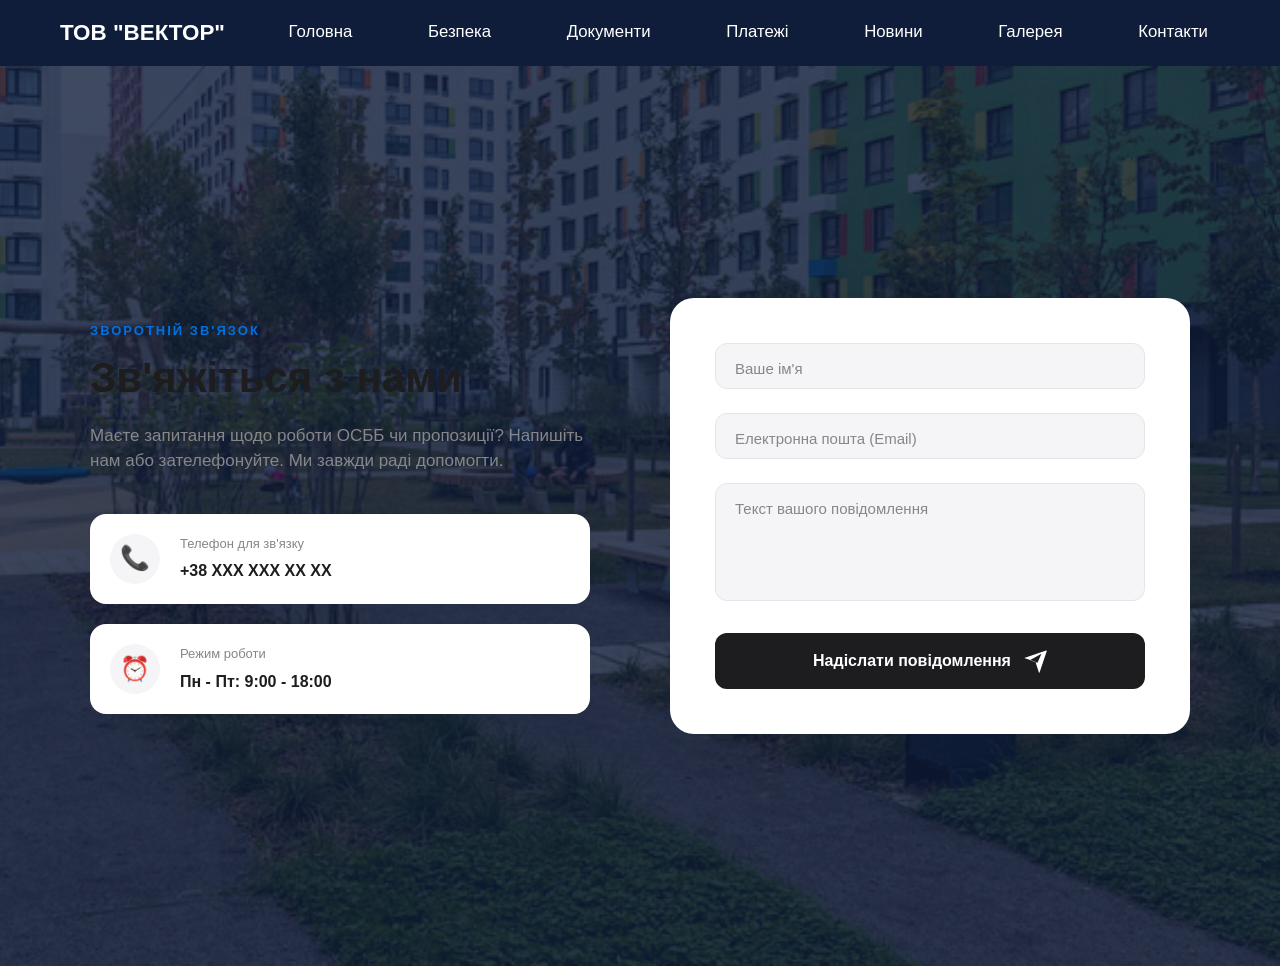
==== contacts.html @ 1e83ce30 "Use root-relative page background paths" ====
<!DOCTYPE html>
<html lang="uk">
<head>
    <meta charset="UTF-8">
    <meta name="viewport" content="width=device-width, initial-scale=1">
    <title>ТОВ "ВЕКТОР"</title>
    <link rel="stylesheet" href="css/style.css">
</head>
<body>
    <nav>
        <div class="nav">
                <strong>ТОВ "ВЕКТОР"</strong>
                <a href="index.html">Головна</a></li>
                <a href="security.html">Безпека</a></li>
                <a href="documents.html">Документи</a></li>
                <a href="payments.html">Платежі</a></li>
                <a href="news.html">Новини</a></li>
                <a href="gallery.html">Галерея</a></li>
                <a href="contacts.html">Контакти</a></li>
         </div>
    </nav>
   <section class="contacts-section" style="--page-image: url('/bg.jpg');">
    <div class="contacts-wrapper">
        
        <!-- ЛЕВАЯ СТОРОНА: Информация и контакты -->
        <div class="contacts-info-side">
            <span class="sub-title">Зворотній зв'язок</span>
            <h1>Зв'яжіться з нами</h1>
            <p class="section-desc">Маєте запитання щодо роботи ОСББ чи пропозиції? Напишіть нам або зателефонуйте. Ми завжди раді допомогти.</p>
            
            <div class="info-cards-grid">
                <div class="info-card">
                    <div class="card-icon">📞</div>
                    <div class="card-text">
                        <span>Телефон для зв'язку</span>
                        <a href="tel:+380000000000">+38 XXX XXX XX XX</a>
                    </div>
                </div>

                <div class="info-card">
                    <div class="card-icon">⏰</div>
                    <div class="card-text">
                        <span>Режим роботи</span>
                        <strong>Пн - Пт: 9:00 - 18:00</strong>
                    </div>
                </div>
            </div>
        </div>

        <!-- ПРАВАЯ СТОРОНА: Современная симметричная форма -->
        <div class="contacts-form-side">
            <form class="premium-form">
                <div class="input-wrapper">
                    <input type="text" id="p-name" required placeholder=" ">
                    <label for="p-name">Ваше ім'я</label>
                </div>

                <div class="input-wrapper">
                    <input type="email" id="p-email" required placeholder=" ">
                    <label for="p-email">Електронна пошта (Email)</label>
                </div>

                <div class="input-wrapper">
                    <textarea id="p-msg" required placeholder=" " rows="5"></textarea>
                    <label for="p-msg">Текст вашого повідомлення</label>
                </div>

                <button type="submit" class="premium-btn">
                    <span>Надіслати повідомлення</span>
                    <svg viewBox="0 0 24 24" width="24" height="24"><path fill="currentColor" d="M1.946 9.315c-.522-.174-.527-.455.01-.634l21.187-7.062c.528-.177.744.043.568.57L16.56 23.414c-.177.534-.46.528-.635-.007l-3.513-10.54-10.466-3.552zm16.527-4.498L6.75 11.207l7.733 2.624 3.99-9.014z"/></svg>
                </button>
            </form>
        </div>
    </div>
</section>
---- css/style.css ----
:root {
    --primary: #0f1d3a;
    --accent: #d4af37;
}

*,
*::before,
*::after {
    box-sizing: border-box;
}

body {
    margin: 0;
    font-family: Segoe UI, Arial, sans-serif;
    background-color: #f8f9fa;
    color: #333;
    line-height: 1.6;
}

nav {
    background-color: var(--primary);
    position: sticky;
    top: 0;
    z-index: 100;
}

.nav {
    display: flex;
    justify-content: space-between;
    align-items: center;
    max-width: 1200px;
    margin: 0 auto;
    padding: 15px 20px;
    color: white;
    flex-wrap: wrap;
}

.nav strong {
    font-size: 1.4em;
}

.nav a {
    color: white;
    text-decoration: none;
    margin: 0 12px;
    font-size: 1.05em;
}

.hero {
    background-color: #0f1d3a;
    background-image: linear-gradient(rgba(15,29,58,0.8), rgba(15,29,58,0.8)),
                      var(--page-image, url('/bg.jpg'));
    background-repeat: no-repeat;
    background-position: center center;
    background-size: cover;
    background-attachment: scroll;
    color: #fff;
    padding: 120px 20px 80px;
    text-align: center;
    min-height: 55vh;
    display: flex;
    flex-direction: column;
    justify-content: center;
    align-items: center;
}

.hero h1 {
    font-size: 3.2em;
    margin: 0 0 20px 0;
    font-weight: bold;
    text-shadow: 0 3px 12px rgba(0,0,0,0.7);
    line-height: 1.1;
}

.hero p {
    font-size: 1.45em;
    margin: 0;
    opacity: 0.95;
    font-weight: 500;
    max-width: 85%;
}

.container {
    max-width: 1200px;
    margin: 0 auto;
    padding: 40px 15px;
}

.grid {
    display: grid;
    grid-template-columns: repeat(auto-fit, minmax(300px, 1fr));
    gap: 25px;
}

.card {
    background-color: white;
    padding: 30px 20px;
    border-radius: 12px;
    box-shadow: 0 5px 15px rgba(0,0,0,0.1);
    text-align: center;
    transition: 0.3s;
}

.card:hover {
    transform: translateY(-8px);
}

footer {
    background-color: var(--primary);
    color: white;
    text-align: center;
    padding: 30px;
}

/* MOBILE ADAPTATION */
@media (max-width: 768px) {
    .nav {
        flex-direction: column;
        text-align: center;
        gap: 15px;
    }

    .nav a {
        margin: 6px 0;
        display: block;
    }

    .hero {
        padding: 90px 15px 60px;
        min-height: 50vh;
    }

    .hero h1 {
        font-size: 2.4em;
        margin-bottom: 16px;
    }

    .hero p {
        font-size: 1.25em;
    }

    .container {
        padding: 25px 10px;
    }

    .grid {
        grid-template-columns: 1fr; /* One column on mobile */
        gap: 15px;
    }

    .card {
        padding: 20px 15px;
    }
}
/* Обнуление для контейнера на всю страницу */
.contacts-section {
    width: 100%;
    min-height: 100vh;
    display: flex;
    align-items: center;
    justify-content: center;
    background-color: #fafafa;
    background-image: linear-gradient(rgba(15,29,58,0.8), rgba(15,29,58,0.8)),
                      var(--page-image, url('/bg.jpg'));
    background-repeat: no-repeat;
    background-position: center center;
    background-size: cover;
    padding: 60px 20px;
    box-sizing: border-box;
    font-family: -apple-system, BlinkMacSystemFont, "Segoe UI", Roboto, sans-serif;
}

/* Главный симметричный wrapper */
.contacts-wrapper {
    display: grid;
    grid-template-columns: 1fr 1fr; /* Ровно 50% на 50% */
    gap: 60px;
    width: 100%;
    max-width: 1100px;
    margin: 0 auto;
    align-items: center;
}

/* Левая сторона текста */
.contacts-info-side {
    padding-right: 20px;
}

.contacts-info-side .sub-title {
    display: inline-block;
    font-size: 13px;
    font-weight: 600;
    text-transform: uppercase;
    letter-spacing: 2px;
    color: #0071e3;
    margin-bottom: 12px;
}

.contacts-info-side h1 {
    font-size: 42px;
    font-weight: 700;
    color: #1d1d1f;
    margin: 0 0 20px 0;
    line-height: 1.15;
}

.contacts-info-side .section-desc {
    font-size: 17px;
    line-height: 1.5;
    color: #86868b;
    margin-bottom: 40px;
}

/* Карточки с контактами */
.info-cards-grid {
    display: flex;
    flex-direction: column;
    gap: 20px;
}

.info-card {
    display: flex;
    align-items: center;
    gap: 20px;
    background: #ffffff;
    padding: 20px;
    border-radius: 16px;
    box-shadow: 0 4px 12px rgba(0,0,0,0.02);
}

.card-icon {
    font-size: 24px;
    width: 50px;
    height: 50px;
    background: #f5f5f7;
    border-radius: 50%;
    display: flex;
    align-items: center;
    justify-content: center;
}

.card-text {
    display: flex;
    flex-direction: column;
    gap: 4px;
}

.card-text span {
    font-size: 13px;
    color: #86868b;
}

.card-text a, .card-text strong {
    font-size: 16px;
    color: #1d1d1f;
    text-decoration: none;
    font-weight: 600;
}

.card-text a:hover {
    color: #0071e3;
}

/* Правая сторона — Форма */
.contacts-form-side {
    background: #ffffff;
    padding: 45px;
    border-radius: 24px;
    box-shadow: 0 20px 40px rgba(0, 0, 0, 0.04);
}

.premium-form {
    display: flex !important;
    flex-direction: column !important;
    gap: 24px !important;
}

/* Новая концепция полей: мягкие объемные "капсулы" */
.input-wrapper {
    position: relative !important;
}

.input-wrapper input,
.input-wrapper textarea {
    width: 100% !important;
    padding: 18px 20px 8px 20px !important; /* Больше отступа под анимацию текста */
    font-size: 16px !important;
    color: #1d1d1f !important;
    border: 1px solid #e5e5e7 !important;
    border-radius: 12px !important;
    background: #f5f5f7 !important;
    outline: none !important;
    box-sizing: border-box !important;
    transition: all 0.2s ease !important;
}

.input-wrapper textarea {
    resize: none !important;
}

/* Текст подсказки внутри капсулы */
.input-wrapper label {
    position: absolute !important;
    left: 20px !important;
    top: 14px !important;
    font-size: 15px !important;
    color: #86868b !important;
    pointer-events: none !important;
    transition: all 0.2s ease !important;
}

/* Анимация: при клике поле белеет, а текст аккуратно сдвигается вверх */
.input-wrapper input:focus,
.input-wrapper textarea:focus {
    background: #ffffff !important;
    border-color: #0071e3 !important;
    box-shadow: 0 0 0 4px rgba(0, 113, 227, 0.1) !important;
}

.input-wrapper input:focus ~ label,
.input-wrapper input:not(:placeholder-shown) ~ label,
.input-wrapper textarea:focus ~ label,
.input-wrapper textarea:not(:placeholder-shown) ~ label {
    top: 6px !important;
    font-size: 11px !important;
    color: #0071e3 !important;
    font-weight: 600 !important;
}

/* Кнопка с иконкой самолетика */
.premium-btn {
    display: flex !important;
    align-items: center !important;
    justify-content: center !important;
    gap: 12px !important;
    width: 100% !important;
    padding: 16px !important;
    background: #1d1d1f !important; /* Угольно-черная стильная кнопка */
    color: #ffffff !important;
    border: none !important;
    border-radius: 12px !important;
    font-size: 16px !important;
    font-weight: 600 !important;
    cursor: pointer !important;
    transition: all 0.2s ease !important;
}

.premium-btn:hover {
    background: #0071e3 !important; /* При наведении становится фирменной синей */
    transform: translateY(-2px) !important;
    box-shadow: 0 8px 20px rgba(0, 113, 227, 0.25) !important;
}

.premium-btn svg {
    transition: transform 0.2s ease;
}

.premium-btn:hover svg {
    transform: translateX(4px) translateY(-2px); /* Самолетик взлетает при наведении */
}

/* Адаптивность для планшетов и телефонов */
@media (max-width: 900px) {
    .contacts-wrapper {
        grid-template-columns: 1fr; /* Превращаем в одну колонку */
        gap: 40px;
    }
    .contacts-info-side {
        padding-right: 0;
        text-align: center;
    }
    .contacts-info-side h1 {
        font-size: 32px;
    }
    .info-cards-grid {
        align-items: center;
    }
    .info-card {
        width: 100%;
        max-width: 400px;
    }
    .contacts-form-side {
        padding: 30px 20px;
    }
}
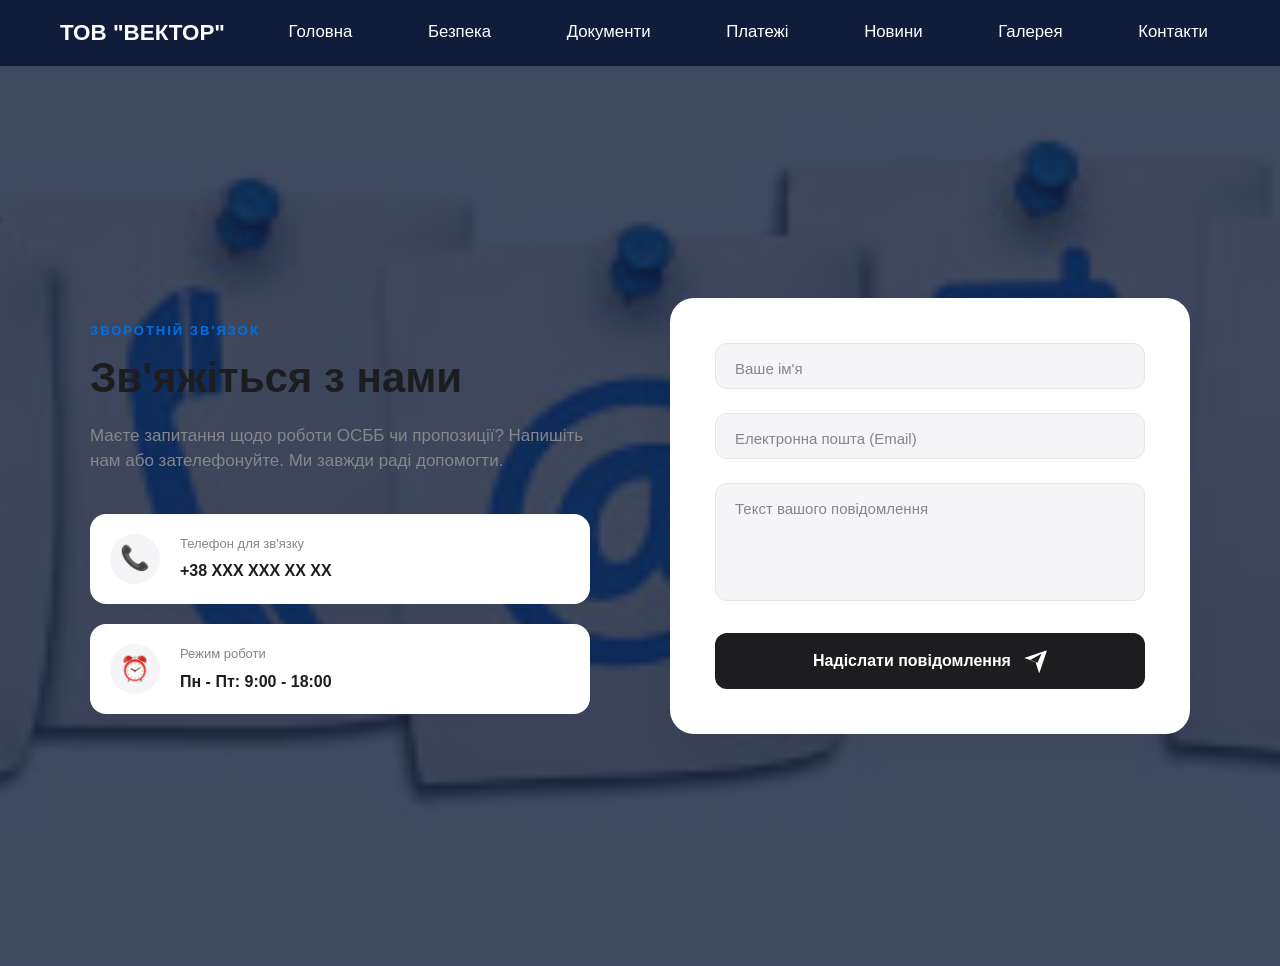
==== commit 579c6ea4: "Use photo folder backgrounds for all pages" ====
--- a/contacts.html
+++ b/contacts.html
@@ -19,7 +19,7 @@
                 <a href="contacts.html">Контакти</a></li>
          </div>
     </nav>
-   <section class="contacts-section" style="--page-image: url('/bg.jpg');">
+   <section class="contacts-section" style="--page-image: url('/foto%20fon/contacty.jpg');">
     <div class="contacts-wrapper">
         
         <!-- ЛЕВАЯ СТОРОНА: Информация и контакты -->
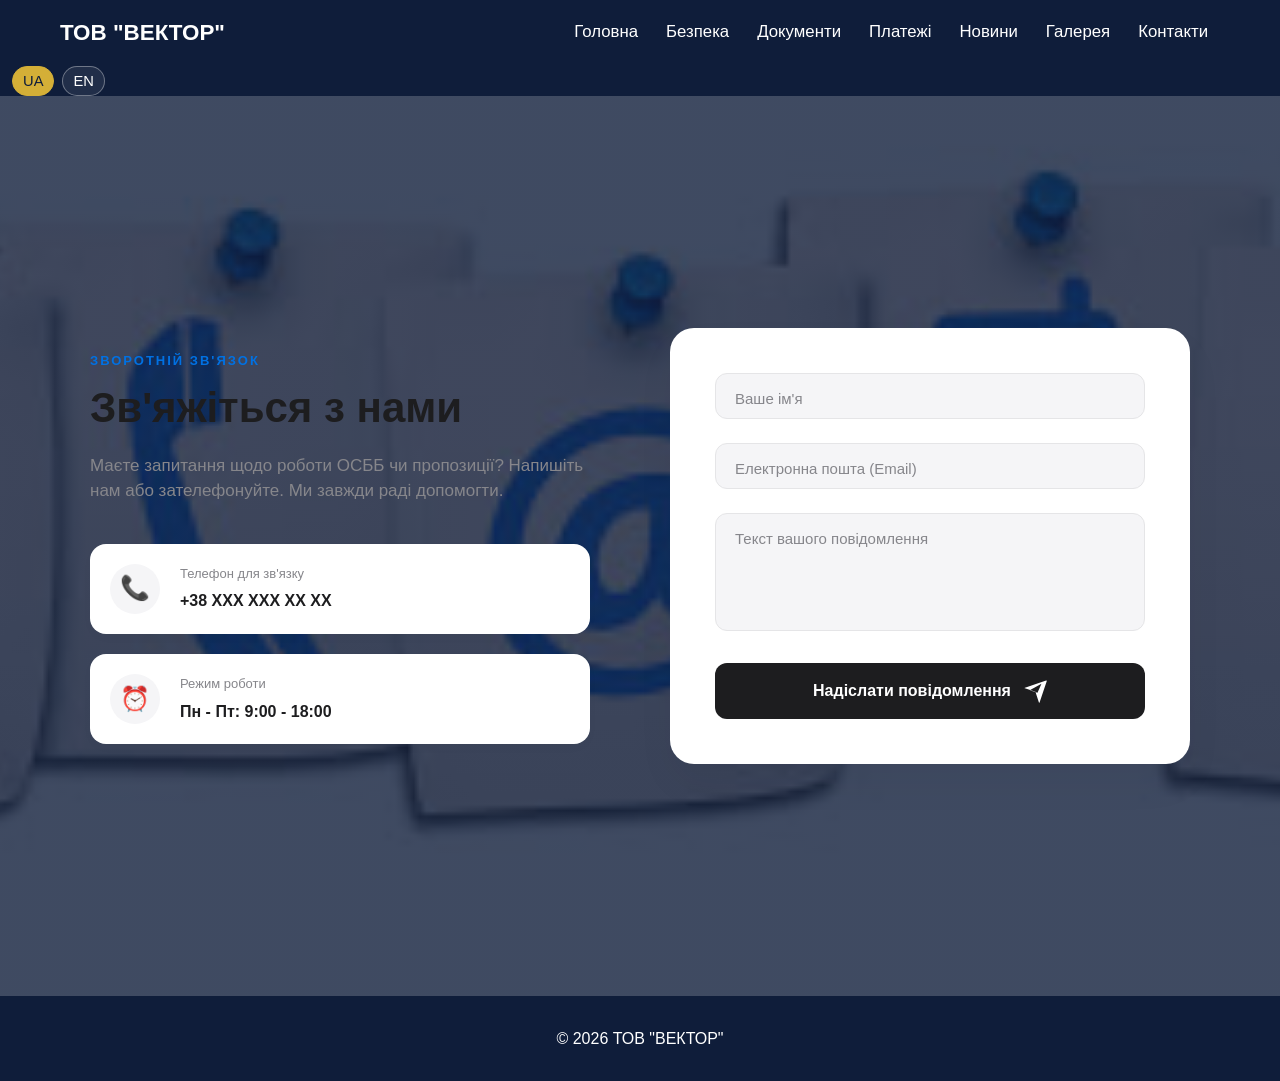
==== commit 1985ec3f: "Fix syntax errors in contacts.html" ====
--- a/contacts.html
+++ b/contacts.html
@@ -7,19 +7,19 @@
     <link rel="stylesheet" href="css/style.css">
 </head>
 <body>
-    <nav>
-        <div class="nav">
-                <strong>ТОВ "ВЕКТОР"</strong>
-                <a href="index.html">Головна</a></li>
-                <a href="security.html">Безпека</a></li>
-                <a href="documents.html">Документи</a></li>
-                <a href="payments.html">Платежі</a></li>
-                <a href="news.html">Новини</a></li>
-                <a href="gallery.html">Галерея</a></li>
-                <a href="contacts.html">Контакти</a></li>
-         </div>
+     <nav>
+         <div class="nav">
+              <strong>ТОВ "ВЕКТОР"</strong>
+                  <a href="index.html">Головна</a>
+                  <a href="security.html">Безпека</a>
+                  <a href="documents.html">Документи</a>
+                  <a href="payments.html">Платежі</a>
+                  <a href="news.html">Новини</a>
+                  <a href="gallery.html">Галерея</a>
+                  <a href="contacts.html">Контакти</a>
+          </div>
     </nav>
-   <section class="contacts-section" style="--page-image: url('/foto%20fon/contacty.jpg');">
+<section class="contacts-section" style="--page-image: url('/foto%20fon/contacty.jpg');">
     <div class="contacts-wrapper">
         
         <!-- ЛЕВАЯ СТОРОНА: Информация и контакты -->
@@ -49,21 +49,23 @@
 
         <!-- ПРАВАЯ СТОРОНА: Современная симметричная форма -->
         <div class="contacts-form-side">
-            <form class="premium-form">
+            <form id="contactForm" class="premium-form" action="https://formspree.io/f/xkoaqpvv" method="POST" accept-charset="UTF-8">
                 <div class="input-wrapper">
-                    <input type="text" id="p-name" required placeholder=" ">
+                    <input type="text" id="p-name" name="name" required placeholder=" ">
                     <label for="p-name">Ваше ім'я</label>
                 </div>
 
                 <div class="input-wrapper">
-                    <input type="email" id="p-email" required placeholder=" ">
+                    <input type="email" id="p-email" name="email" required placeholder=" ">
                     <label for="p-email">Електронна пошта (Email)</label>
                 </div>
 
                 <div class="input-wrapper">
-                    <textarea id="p-msg" required placeholder=" " rows="5"></textarea>
+                    <textarea id="p-msg" name="message" required placeholder=" " rows="5"></textarea>
                     <label for="p-msg">Текст вашого повідомлення</label>
                 </div>
+
+                <div id="form-status" class="form-status" role="status" aria-live="polite"></div>
 
                 <button type="submit" class="premium-btn">
                     <span>Надіслати повідомлення</span>
@@ -73,3 +75,7 @@
         </div>
     </div>
 </section>
+<footer>© 2026 ТОВ "ВЕКТОР"</footer>
+<script src="js/script.js"></script>
+</body>
+</html>
--- a/css/style.css
+++ b/css/style.css
@@ -44,6 +44,60 @@
     text-decoration: none;
     margin: 0 12px;
     font-size: 1.05em;
+}
+
+.nav-links {
+    display: flex;
+    flex-wrap: wrap;
+    align-items: center;
+    gap: 4px;
+}
+
+.menu-toggle {
+    display: none;
+    width: 46px;
+    height: 46px;
+    border: 1px solid rgba(255,255,255,0.18);
+    background: rgba(255,255,255,0.10);
+    color: #fff;
+    border-radius: 12px;
+    padding: 0;
+    cursor: pointer;
+    box-shadow: 0 4px 10px rgba(0, 0, 0, 0.12);
+    transition: transform 0.15s ease, background 0.15s ease, border-color 0.15s ease;
+    align-items: center;
+    justify-content: center;
+    gap: 4px;
+    flex-direction: column;
+}
+
+.menu-toggle span {
+    display: block;
+    width: 18px;
+    height: 2px;
+    border-radius: 999px;
+    background: currentColor;
+    transition: transform 0.18s ease, opacity 0.18s ease;
+}
+
+.menu-toggle:hover,
+.menu-toggle.active {
+    background: rgba(212, 175, 55, 0.95);
+    color: #0f1d3a;
+    transform: translateY(-1px);
+    border-color: rgba(212, 175, 55, 0.95);
+}
+
+.menu-toggle.active span:nth-child(1) {
+    transform: translateY(6px) rotate(45deg);
+}
+
+.menu-toggle.active span:nth-child(2) {
+    opacity: 0;
+}
+
+.menu-toggle.active span:nth-child(3) {
+    transform: translateY(-6px) rotate(-45deg);
 }
 
 .hero {
@@ -112,44 +166,101 @@
     padding: 30px;
 }
 
+.lang-switcher {
+    display: flex;
+    align-items: center;
+    gap: 8px;
+    margin-left: 12px;
+}
+
+.lang-btn {
+    border: 1px solid rgba(255,255,255,0.35);
+    background: rgba(255,255,255,0.08);
+    color: white;
+    border-radius: 999px;
+    padding: 6px 10px;
+    font-size: 0.92em;
+    cursor: pointer;
+}
+
+.lang-btn.active {
+    background: #d4af37;
+    color: #0f1d3a;
+    border-color: #d4af37;
+}
+
 /* MOBILE ADAPTATION */
 @media (max-width: 768px) {
     .nav {
         flex-direction: column;
-        text-align: center;
-        gap: 15px;
+        align-items: stretch;
+        text-align: left;
+        gap: 8px;
+        padding: 10px 12px;
+    }
+
+    .nav strong {
+        font-size: 1.05em;
+    }
+
+    .menu-toggle {
+        display: inline-flex;
+        align-items: center;
+        justify-content: center;
+        width: fit-content;
+        align-self: flex-end;
+    }
+
+    .nav-links {
+        display: none;
+        width: 100%;
+        flex-direction: column;
+        align-items: flex-start;
+        gap: 6px;
+        padding: 4px 0 2px;
+    }
+
+    .nav-links.open {
+        display: flex;
     }
 
     .nav a {
-        margin: 6px 0;
+        margin: 0;
         display: block;
+        font-size: 0.95em;
+    }
+
+    .lang-switcher {
+        justify-content: flex-start;
+        margin-left: 0;
     }
 
     .hero {
-        padding: 90px 15px 60px;
-        min-height: 50vh;
+        padding: 56px 12px 32px;
+        min-height: 36vh;
     }
 
     .hero h1 {
-        font-size: 2.4em;
-        margin-bottom: 16px;
+        font-size: 2em;
+        margin-bottom: 10px;
     }
 
     .hero p {
-        font-size: 1.25em;
+        font-size: 1.02em;
+        max-width: 100%;
     }
 
     .container {
-        padding: 25px 10px;
+        padding: 20px 10px;
     }
 
     .grid {
-        grid-template-columns: 1fr; /* One column on mobile */
-        gap: 15px;
+        grid-template-columns: 1fr;
+        gap: 12px;
     }
 
     .card {
-        padding: 20px 15px;
+        padding: 16px 12px;
     }
 }
 /* Обнуление для контейнера на всю страницу */
@@ -359,27 +470,158 @@
     transform: translateX(4px) translateY(-2px); /* Самолетик взлетает при наведении */
 }
 
+.form-status {
+    min-height: 22px;
+    font-size: 14px;
+    font-weight: 600;
+    color: #1d1d1f;
+    display: none;
+}
+
+.form-status.visible {
+    display: block;
+}
+
+.form-status.success {
+    color: #15803d;
+}
+
+.form-status.error {
+    color: #b91c1c;
+}
+
+/* Страница благодарности после отправки формы */
+.thank-you-section {
+    min-height: 100vh;
+    display: flex;
+    align-items: center;
+    justify-content: center;
+    padding: 60px 20px;
+    box-sizing: border-box;
+    background-image: linear-gradient(rgba(15,29,58,0.78), rgba(15,29,58,0.78)),
+                      var(--page-image, url('/foto%20fon/contacty.jpg'));
+    background-repeat: no-repeat;
+    background-position: center center;
+    background-size: cover;
+}
+
+.thank-you-card {
+    max-width: 700px;
+    width: 100%;
+    background: rgba(255, 255, 255, 0.96);
+    border-radius: 24px;
+    box-shadow: 0 24px 48px rgba(0, 0, 0, 0.18);
+    padding: 40px;
+    text-align: center;
+}
+
+.thank-you-card .badge {
+    display: inline-flex;
+    align-items: center;
+    justify-content: center;
+    width: 72px;
+    height: 72px;
+    border-radius: 50%;
+    background: linear-gradient(135deg, #0071e3, #1d1d1f);
+    color: #fff;
+    font-size: 32px;
+    margin-bottom: 18px;
+}
+
+.thank-you-card h1 {
+    margin: 0 0 12px;
+    font-size: 34px;
+    line-height: 1.15;
+    color: #1d1d1f;
+}
+
+.thank-you-card p {
+    margin: 0 0 18px;
+    color: #4b5563;
+    font-size: 17px;
+    line-height: 1.55;
+}
+
+.thank-you-card .muted {
+    color: #6b7280;
+    font-size: 15px;
+}
+
+.thank-you-actions {
+    display: flex;
+    justify-content: center;
+    gap: 12px;
+    flex-wrap: wrap;
+    margin-top: 24px;
+}
+
+.thank-you-actions a {
+    display: inline-flex;
+    align-items: center;
+    justify-content: center;
+    padding: 12px 16px;
+    border-radius: 999px;
+    text-decoration: none;
+    font-weight: 600;
+    background: #1d1d1f;
+    color: #fff;
+    transition: background 0.2s ease, transform 0.2s ease;
+}
+
+.thank-you-actions a:hover {
+    background: #0071e3;
+    transform: translateY(-1px);
+}
+
 /* Адаптивность для планшетов и телефонов */
 @media (max-width: 900px) {
+    .contacts-section {
+        min-height: auto;
+        padding: 28px 10px;
+    }
+
     .contacts-wrapper {
-        grid-template-columns: 1fr; /* Превращаем в одну колонку */
-        gap: 40px;
-    }
+        grid-template-columns: 1fr;
+        gap: 24px;
+    }
+
     .contacts-info-side {
         padding-right: 0;
         text-align: center;
     }
+
     .contacts-info-side h1 {
-        font-size: 32px;
-    }
+        font-size: 30px;
+        margin-bottom: 12px;
+    }
+
+    .contacts-info-side .section-desc {
+        font-size: 15px;
+        margin-bottom: 24px;
+    }
+
     .info-cards-grid {
         align-items: center;
     }
+
     .info-card {
         width: 100%;
-        max-width: 400px;
-    }
+        max-width: 420px;
+        padding: 14px;
+        gap: 12px;
+    }
+
     .contacts-form-side {
-        padding: 30px 20px;
-    }
-}
+        padding: 18px 14px;
+        border-radius: 18px;
+    }
+
+    .premium-form {
+        gap: 16px !important;
+    }
+
+    .premium-btn {
+        padding: 14px !important;
+        font-size: 15px !important;
+    }
+}
